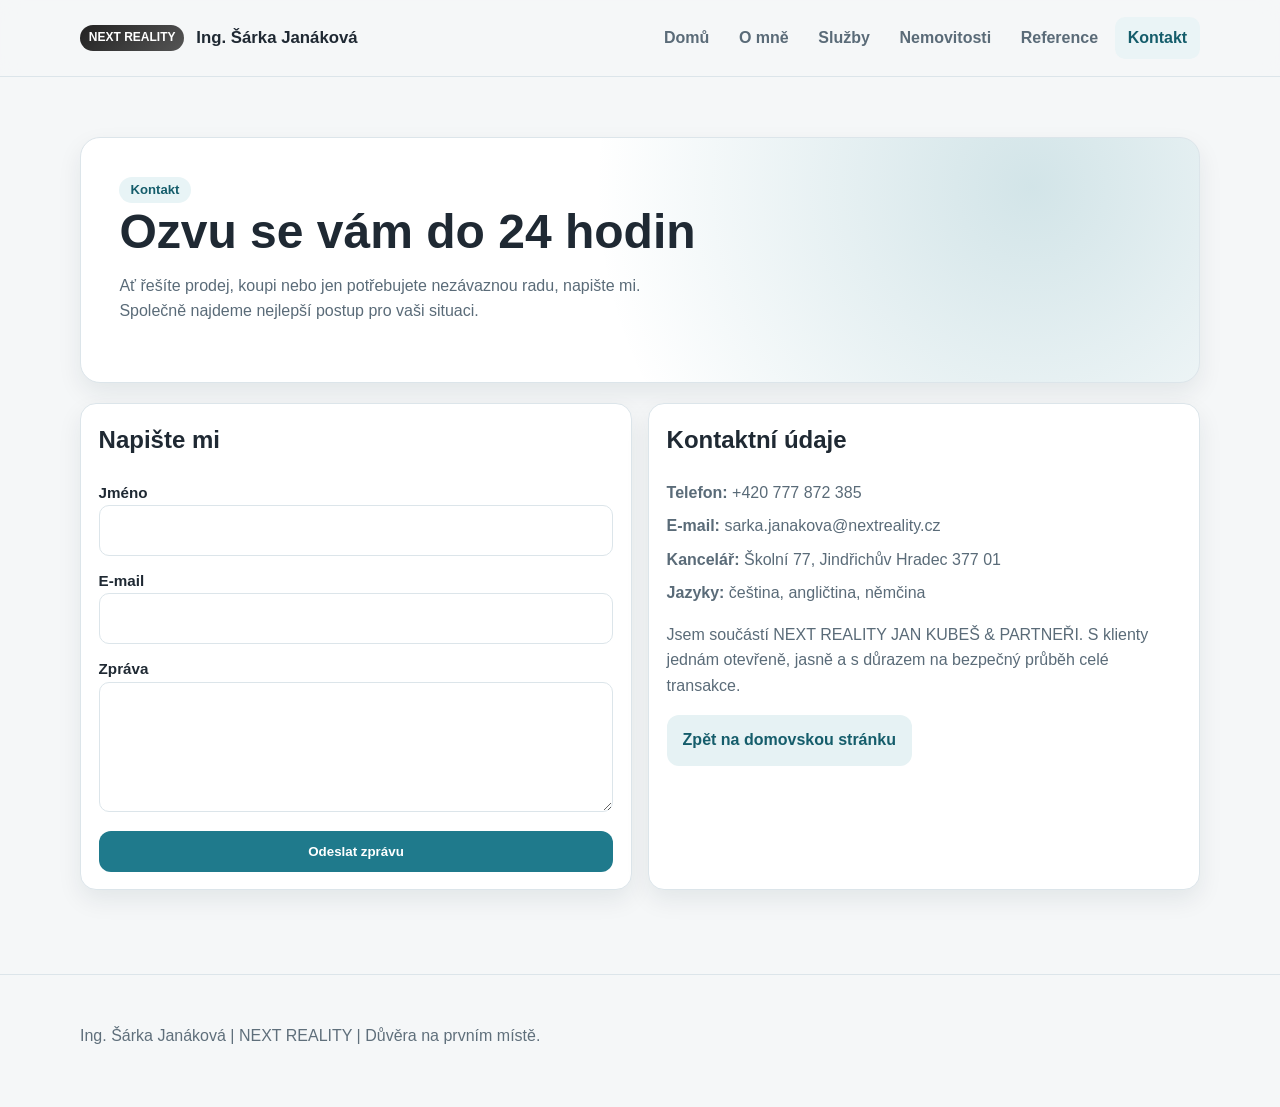
==== kontakt.html @ 8c1ea2ac "první hnusný základ - první prompt" ====
<!DOCTYPE html>
<html lang="cs">
  <head>
    <meta charset="UTF-8" />
    <meta name="viewport" content="width=device-width, initial-scale=1.0" />
    <title>Kontakt | Ing. Šárka Janáková</title>
    <meta name="description" content="Kontakt na realitní makléřku Ing. Šárku Janákovou." />
    <link rel="stylesheet" href="assets/styles.css" />
  </head>
  <body>
    <header class="topbar">
      <div class="container topbar-inner">
        <a class="brand" href="index.html" aria-label="Domů">
          <span class="brand-badge">NEXT REALITY</span>
          <span class="brand-name">Ing. Šárka Janáková</span>
        </a>
        <button class="nav-toggle" aria-label="Otevřít menu"><span></span></button>
        <ul class="nav-links">
          <li><a href="index.html">Domů</a></li>
          <li><a href="o-mne.html">O mně</a></li>
          <li><a href="sluzby.html">Služby</a></li>
          <li><a href="nemovitosti.html">Nemovitosti</a></li>
          <li><a href="reference.html">Reference</a></li>
          <li><a class="active" href="kontakt.html">Kontakt</a></li>
        </ul>
      </div>
    </header>

    <main>
      <div class="container">
        <section class="section hero">
          <span class="pill">Kontakt</span>
          <h1>Ozvu se vám do 24 hodin</h1>
          <p>
            Ať řešíte prodej, koupi nebo jen potřebujete nezávaznou radu, napište mi.
            Společně najdeme nejlepší postup pro vaši situaci.
          </p>
        </section>

        <section class="section grid grid-2">
          <article class="card">
            <h2>Napište mi</h2>
            <form data-contact-form>
              <div>
                <label for="name">Jméno</label>
                <input id="name" name="name" type="text" required />
              </div>
              <div>
                <label for="email">E-mail</label>
                <input id="email" name="email" type="email" required />
              </div>
              <div>
                <label for="message">Zpráva</label>
                <textarea id="message" name="message" required></textarea>
              </div>
              <button class="btn btn-primary" type="submit">Odeslat zprávu</button>
            </form>
          </article>

          <article class="card">
            <h2>Kontaktní údaje</h2>
            <ul class="contact-list subtle">
              <li><strong>Telefon:</strong> <a href="tel:+420777872385">+420 777 872 385</a></li>
              <li><strong>E-mail:</strong> <a href="mailto:sarka.janakova@nextreality.cz">sarka.janakova@nextreality.cz</a></li>
              <li><strong>Kancelář:</strong> Školní 77, Jindřichův Hradec 377 01</li>
              <li><strong>Jazyky:</strong> čeština, angličtina, němčina</li>
            </ul>
            <p class="subtle">
              Jsem součástí NEXT REALITY JAN KUBEŠ &amp; PARTNEŘI. S klienty jednám
              otevřeně, jasně a s důrazem na bezpečný průběh celé transakce.
            </p>
            <a class="btn btn-soft" href="index.html">Zpět na domovskou stránku</a>
          </article>
        </section>
      </div>
    </main>

    <footer class="footer">
      <div class="container">
        <p>Ing. Šárka Janáková | NEXT REALITY | Důvěra na prvním místě.</p>
      </div>
    </footer>

    <script src="assets/script.js"></script>
  </body>
</html>
---- assets/styles.css ----
:root {
  --bg: #f5f7f8;
  --surface: #ffffff;
  --surface-soft: #f8fbfb;
  --text: #1f2933;
  --muted: #5a6b78;
  --primary: #1f7a8c;
  --primary-dark: #155d6b;
  --border: #dce5ea;
  --shadow: 0 10px 25px rgba(19, 43, 57, 0.08);
  --radius: 16px;
  --container: 1120px;
}

*,
*::before,
*::after {
  box-sizing: border-box;
}

body {
  margin: 0;
  font-family: "Segoe UI", Roboto, Arial, sans-serif;
  color: var(--text);
  background: var(--bg);
  line-height: 1.6;
}

a {
  color: inherit;
  text-decoration: none;
}

img {
  max-width: 100%;
  display: block;
}

.container {
  width: min(100% - 2rem, var(--container));
  margin: 0 auto;
}

.topbar {
  position: sticky;
  top: 0;
  z-index: 20;
  backdrop-filter: blur(10px);
  background: rgba(245, 247, 248, 0.9);
  border-bottom: 1px solid var(--border);
}

.topbar-inner {
  min-height: 76px;
  display: flex;
  align-items: center;
  justify-content: space-between;
  gap: 1rem;
}

.brand {
  display: flex;
  align-items: center;
  gap: 0.75rem;
  font-weight: 700;
}

.brand-badge {
  padding: 0.2rem 0.55rem;
  border-radius: 999px;
  font-size: 0.75rem;
  font-weight: 700;
  color: var(--surface);
  background: linear-gradient(135deg, #222, #555);
}

.brand-name {
  font-size: 1.05rem;
}

.nav-toggle {
  border: 0;
  background: var(--surface);
  border-radius: 10px;
  width: 40px;
  height: 40px;
  display: grid;
  place-items: center;
}

.nav-toggle span {
  width: 18px;
  height: 2px;
  background: var(--text);
  position: relative;
}

.nav-toggle span::before,
.nav-toggle span::after {
  content: "";
  position: absolute;
  left: 0;
  width: 18px;
  height: 2px;
  background: var(--text);
}

.nav-toggle span::before {
  top: -6px;
}

.nav-toggle span::after {
  top: 6px;
}

.nav-links {
  list-style: none;
  padding: 0;
  margin: 0;
  display: none;
  gap: 0.25rem;
}

.nav-links a {
  display: inline-block;
  padding: 0.5rem 0.8rem;
  border-radius: 10px;
  color: var(--muted);
  font-weight: 600;
}

.nav-links a:hover,
.nav-links a.active {
  color: var(--primary-dark);
  background: #eaf4f6;
}

.nav-open .nav-links {
  display: grid;
  position: absolute;
  left: 1rem;
  right: 1rem;
  top: 76px;
  padding: 0.5rem;
  background: var(--surface);
  border: 1px solid var(--border);
  border-radius: 12px;
  box-shadow: var(--shadow);
}

main {
  padding: 2.5rem 0 4rem;
}

.section {
  margin: 1.25rem 0;
}

.hero {
  background: radial-gradient(circle at 85% 20%, rgba(31, 122, 140, 0.2), transparent 45%), var(--surface);
  border: 1px solid var(--border);
  box-shadow: var(--shadow);
  border-radius: calc(var(--radius) + 4px);
  padding: clamp(1.4rem, 3vw, 3rem);
}

.hero h1 {
  margin: 0 0 0.75rem;
  line-height: 1.2;
  font-size: clamp(1.8rem, 4vw, 3rem);
}

.hero p {
  margin: 0 0 1.2rem;
  color: var(--muted);
  max-width: 62ch;
}

.hero-layout {
  display: grid;
  gap: 1rem;
  align-items: center;
}

.agent-photo {
  width: min(100%, 340px);
  border-radius: 14px;
  border: 1px solid var(--border);
  box-shadow: var(--shadow);
  margin-inline: auto;
}

.cta-row {
  display: flex;
  flex-wrap: wrap;
  gap: 0.75rem;
}

.btn {
  border: 0;
  border-radius: 12px;
  padding: 0.8rem 1rem;
  font-weight: 700;
  cursor: pointer;
  display: inline-block;
  transition: 0.2s ease;
}

.btn-primary {
  color: var(--surface);
  background: var(--primary);
}

.btn-primary:hover {
  background: var(--primary-dark);
}

.btn-soft {
  color: var(--primary-dark);
  background: #e6f2f4;
}

.grid {
  display: grid;
  gap: 1rem;
}

.grid-2 {
  grid-template-columns: 1fr;
}

.grid-3 {
  grid-template-columns: 1fr;
}

.card {
  background: var(--surface);
  border: 1px solid var(--border);
  border-radius: var(--radius);
  box-shadow: var(--shadow);
  padding: 1.1rem;
}

.card h2,
.card h3 {
  margin-top: 0;
}

.subtle {
  color: var(--muted);
}

.pill {
  display: inline-block;
  border-radius: 999px;
  padding: 0.18rem 0.7rem;
  background: #e8f4f6;
  color: var(--primary-dark);
  font-weight: 700;
  font-size: 0.82rem;
}

.property-photo {
  width: 100%;
  height: 200px;
  object-fit: cover;
  border-radius: 12px;
  margin-bottom: 0.75rem;
}

.property-meta {
  display: flex;
  justify-content: space-between;
  gap: 0.8rem;
  margin: 0.55rem 0;
  color: var(--muted);
  font-size: 0.95rem;
}

.contact-list {
  list-style: none;
  padding: 0;
  margin: 0;
}

.contact-list li {
  margin: 0.5rem 0;
}

form {
  display: grid;
  gap: 0.75rem;
}

label {
  font-weight: 600;
  font-size: 0.95rem;
}

input,
textarea {
  width: 100%;
  border: 1px solid var(--border);
  border-radius: 10px;
  padding: 0.72rem 0.8rem;
  font: inherit;
  background: var(--surface);
}

textarea {
  min-height: 130px;
  resize: vertical;
}

.footer {
  padding: 2rem 0 2.6rem;
  color: #5f6f7b;
  border-top: 1px solid var(--border);
}

@media (min-width: 860px) {
  .nav-toggle {
    display: none;
  }

  .nav-links,
  .nav-open .nav-links {
    position: static;
    display: flex;
    border: 0;
    box-shadow: none;
    background: transparent;
    padding: 0;
  }

  .grid-2 {
    grid-template-columns: repeat(2, minmax(0, 1fr));
  }

  .grid-3 {
    grid-template-columns: repeat(3, minmax(0, 1fr));
  }

  .hero-layout {
    grid-template-columns: 1.4fr 1fr;
  }
}
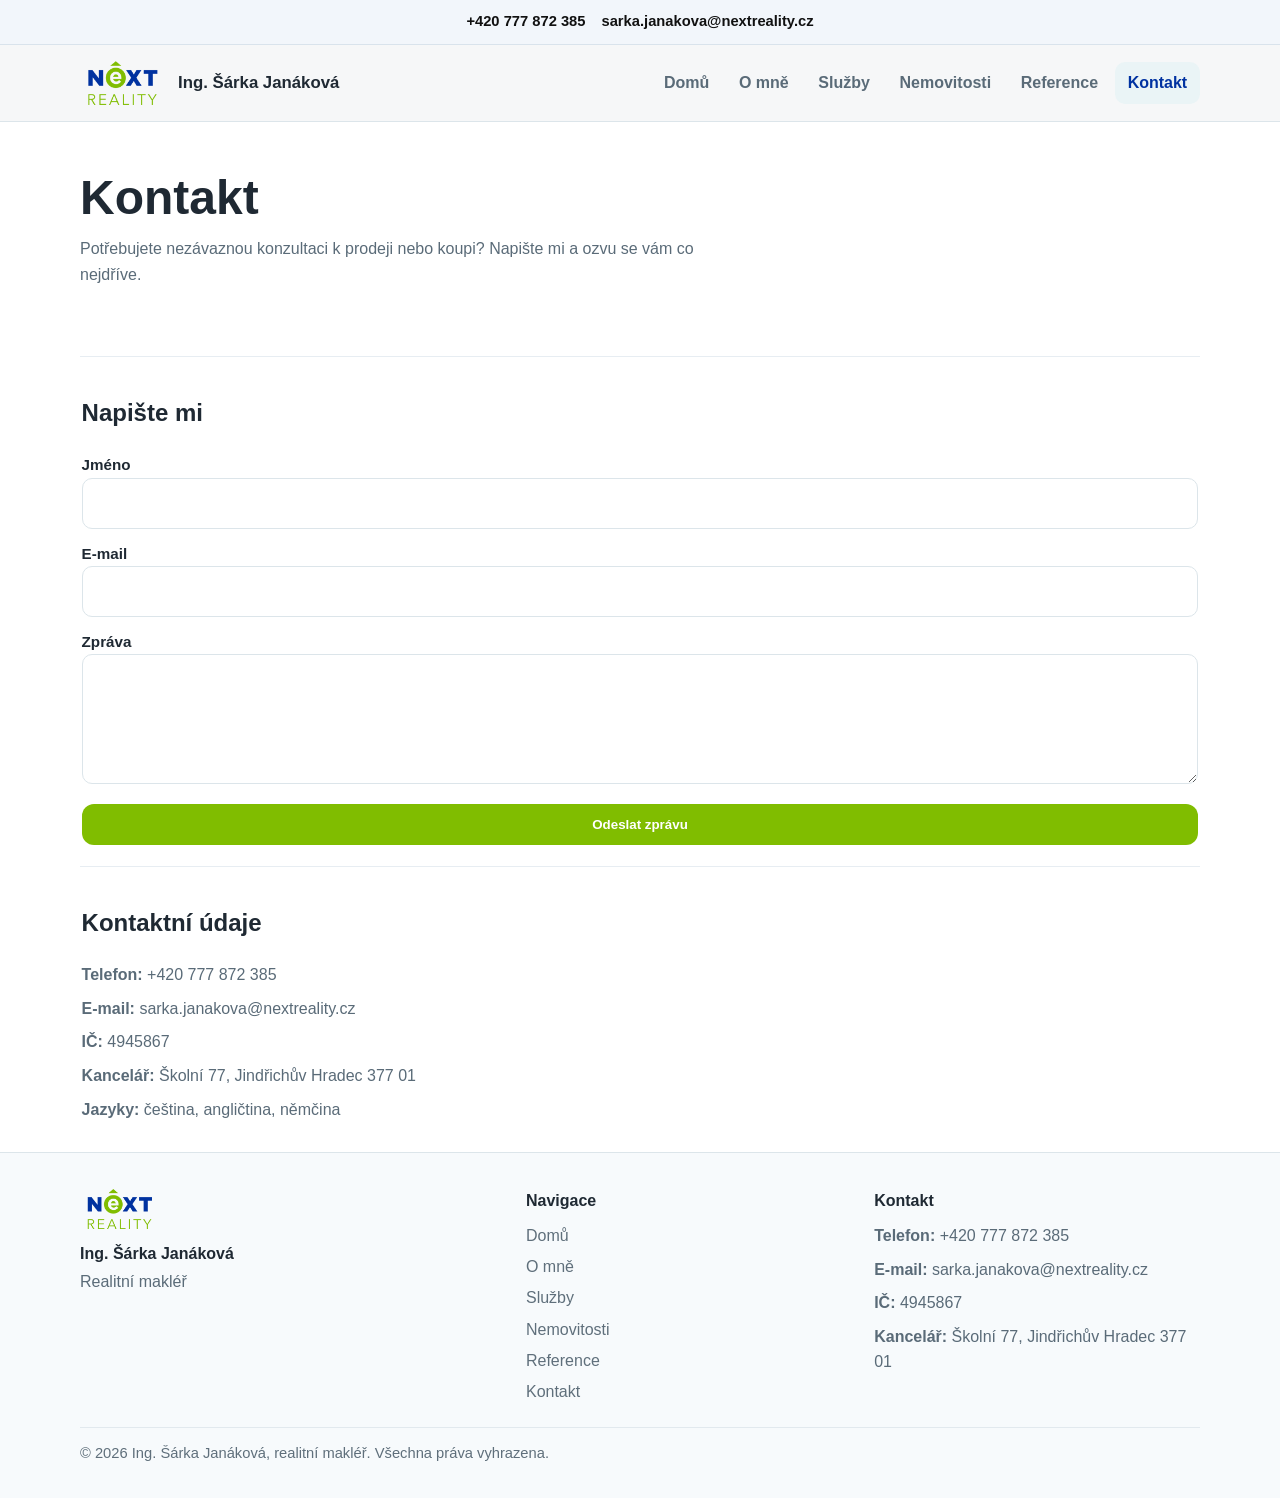
==== commit 2841d9a3: "modernější, lépe poskládané, skoro ready na návrh" ====
--- a/kontakt.html
+++ b/kontakt.html
@@ -8,10 +8,16 @@
     <link rel="stylesheet" href="assets/styles.css" />
   </head>
   <body>
+    <div class="top-contact">
+      <div class="container top-contact-inner">
+        <a href="tel:+420777872385">+420 777 872 385</a>
+        <a href="mailto:sarka.janakova@nextreality.cz">sarka.janakova@nextreality.cz</a>
+      </div>
+    </div>
     <header class="topbar">
       <div class="container topbar-inner">
         <a class="brand" href="index.html" aria-label="Domů">
-          <span class="brand-badge">NEXT REALITY</span>
+          <img class="brand-logo" src="images/next-reality_logo.png" alt="NEXT REALITY logo" />
           <span class="brand-name">Ing. Šárka Janáková</span>
         </a>
         <button class="nav-toggle" aria-label="Otevřít menu"><span></span></button>
@@ -28,56 +34,76 @@
 
     <main>
       <div class="container">
-        <section class="section hero">
-          <span class="pill">Kontakt</span>
-          <h1>Ozvu se vám do 24 hodin</h1>
-          <p>
-            Ať řešíte prodej, koupi nebo jen potřebujete nezávaznou radu, napište mi.
-            Společně najdeme nejlepší postup pro vaši situaci.
+        <section class="section properties-intro">
+          <h1>Kontakt</h1>
+          <p class="subtle">
+            Potřebujete nezávaznou konzultaci k prodeji nebo koupi? Napište mi a ozvu se
+            vám co nejdříve.
           </p>
         </section>
 
-        <section class="section grid grid-2">
-          <article class="card">
-            <h2>Napište mi</h2>
-            <form data-contact-form>
-              <div>
-                <label for="name">Jméno</label>
-                <input id="name" name="name" type="text" required />
-              </div>
-              <div>
-                <label for="email">E-mail</label>
-                <input id="email" name="email" type="email" required />
-              </div>
-              <div>
-                <label for="message">Zpráva</label>
-                <textarea id="message" name="message" required></textarea>
-              </div>
-              <button class="btn btn-primary" type="submit">Odeslat zprávu</button>
-            </form>
-          </article>
+        <section class="section plain-section">
+          <h2>Napište mi</h2>
+          <form data-contact-form>
+            <div>
+              <label for="name">Jméno</label>
+              <input id="name" name="name" type="text" required />
+            </div>
+            <div>
+              <label for="email">E-mail</label>
+              <input id="email" name="email" type="email" required />
+            </div>
+            <div>
+              <label for="message">Zpráva</label>
+              <textarea id="message" name="message" required></textarea>
+            </div>
+            <button class="btn btn-primary" type="submit">Odeslat zprávu</button>
+          </form>
+        </section>
 
-          <article class="card">
-            <h2>Kontaktní údaje</h2>
-            <ul class="contact-list subtle">
-              <li><strong>Telefon:</strong> <a href="tel:+420777872385">+420 777 872 385</a></li>
-              <li><strong>E-mail:</strong> <a href="mailto:sarka.janakova@nextreality.cz">sarka.janakova@nextreality.cz</a></li>
-              <li><strong>Kancelář:</strong> Školní 77, Jindřichův Hradec 377 01</li>
-              <li><strong>Jazyky:</strong> čeština, angličtina, němčina</li>
-            </ul>
-            <p class="subtle">
-              Jsem součástí NEXT REALITY JAN KUBEŠ &amp; PARTNEŘI. S klienty jednám
-              otevřeně, jasně a s důrazem na bezpečný průběh celé transakce.
-            </p>
-            <a class="btn btn-soft" href="index.html">Zpět na domovskou stránku</a>
-          </article>
+        <section class="section plain-section">
+          <h2>Kontaktní údaje</h2>
+          <ul class="contact-list subtle">
+            <li><strong>Telefon:</strong> <a href="tel:+420777872385">+420 777 872 385</a></li>
+            <li><strong>E-mail:</strong> <a href="mailto:sarka.janakova@nextreality.cz">sarka.janakova@nextreality.cz</a></li>
+            <li><strong>IČ:</strong> 4945867</li>
+            <li><strong>Kancelář:</strong> Školní 77, Jindřichův Hradec 377 01</li>
+            <li><strong>Jazyky:</strong> čeština, angličtina, němčina</li>
+          </ul>
         </section>
       </div>
     </main>
 
     <footer class="footer">
       <div class="container">
-        <p>Ing. Šárka Janáková | NEXT REALITY | Důvěra na prvním místě.</p>
+        <div class="footer-grid">
+          <section>
+            <img class="footer-logo" src="images/next-reality_logo.png" alt="NEXT REALITY logo" />
+            <p class="footer-name">Ing. Šárka Janáková</p>
+            <p class="footer-role subtle">Realitní makléř</p>
+          </section>
+          <section>
+            <h3>Navigace</h3>
+            <ul class="footer-nav">
+              <li><a href="index.html">Domů</a></li>
+              <li><a href="o-mne.html">O mně</a></li>
+              <li><a href="sluzby.html">Služby</a></li>
+              <li><a href="nemovitosti.html">Nemovitosti</a></li>
+              <li><a href="reference.html">Reference</a></li>
+              <li><a href="kontakt.html">Kontakt</a></li>
+            </ul>
+          </section>
+          <section>
+            <h3>Kontakt</h3>
+            <ul class="contact-list subtle">
+              <li><strong>Telefon:</strong> <a href="tel:+420777872385">+420 777 872 385</a></li>
+              <li><strong>E-mail:</strong> <a href="mailto:sarka.janakova@nextreality.cz">sarka.janakova@nextreality.cz</a></li>
+              <li><strong>IČ:</strong> 4945867</li>
+              <li><strong>Kancelář:</strong> Školní 77, Jindřichův Hradec 377 01</li>
+            </ul>
+          </section>
+        </div>
+        <p class="footer-copy">© 2026 Ing. Šárka Janáková, realitní makléř. Všechna práva vyhrazena.</p>
       </div>
     </footer>
 
--- a/assets/styles.css
+++ b/assets/styles.css
@@ -4,10 +4,10 @@
   --surface-soft: #f8fbfb;
   --text: #1f2933;
   --muted: #5a6b78;
-  --primary: #1f7a8c;
-  --primary-dark: #155d6b;
+  --primary: #80bd00;
+  --primary-dark: #0032a1;
   --border: #dce5ea;
-  --shadow: 0 10px 25px rgba(19, 43, 57, 0.08);
+  --shadow: 0 6px 16px rgba(19, 43, 57, 0.05);
   --radius: 16px;
   --container: 1120px;
 }
@@ -22,7 +22,7 @@
   margin: 0;
   font-family: "Segoe UI", Roboto, Arial, sans-serif;
   color: var(--text);
-  background: var(--bg);
+  background: #ffffff;
   line-height: 1.6;
 }
 
@@ -39,6 +39,41 @@
 .container {
   width: min(100% - 2rem, var(--container));
   margin: 0 auto;
+}
+
+.top-contact {
+  background: #f2f6fb;
+  border-bottom: 1px solid #d9e3ec;
+  transition: max-height 0.22s ease, opacity 0.2s ease, padding 0.22s ease;
+  overflow: hidden;
+  max-height: 52px;
+  opacity: 1;
+}
+
+.top-contact-inner {
+  min-height: 44px;
+  display: flex;
+  align-items: center;
+  justify-content: center;
+  gap: 1rem;
+  flex-wrap: wrap;
+  font-size: 0.92rem;
+}
+
+.top-contact a {
+  color: #111111;
+  font-weight: 600;
+  transition: color 0.18s ease;
+}
+
+.top-contact a:hover {
+  color: var(--primary);
+}
+
+body.scrolled .top-contact {
+  max-height: 0;
+  opacity: 0;
+  border-bottom: 0;
 }
 
 .topbar {
@@ -72,6 +107,11 @@
   font-weight: 700;
   color: var(--surface);
   background: linear-gradient(135deg, #222, #555);
+}
+
+.brand-logo {
+  width: 86px;
+  height: auto;
 }
 
 .brand-name {
@@ -149,19 +189,63 @@
 }
 
 main {
-  padding: 2.5rem 0 4rem;
+  padding: 0;
 }
 
 .section {
   margin: 1.25rem 0;
 }
 
+main .section:first-child {
+  margin-top: 0;
+}
+
 .hero {
-  background: radial-gradient(circle at 85% 20%, rgba(31, 122, 140, 0.2), transparent 45%), var(--surface);
-  border: 1px solid var(--border);
-  box-shadow: var(--shadow);
-  border-radius: calc(var(--radius) + 4px);
-  padding: clamp(1.4rem, 3vw, 3rem);
+  background: radial-gradient(circle at 85% 20%, rgba(31, 122, 140, 0.14), transparent 45%), var(--surface);
+  border: 1px solid #edf2f5;
+  box-shadow: none;
+  border-radius: 14px;
+  padding: clamp(1.2rem, 3vw, 2.4rem);
+}
+
+.hero-video-shell {
+  position: relative;
+  overflow: hidden;
+  padding: 0;
+  min-height: 560px;
+  width: 100vw;
+  margin-left: calc(50% - 50vw);
+  margin-right: calc(50% - 50vw);
+  margin-top: 0;
+  border-radius: 0;
+  border-left: 0;
+  border-right: 0;
+}
+
+.hero-video {
+  width: 100%;
+  min-height: 560px;
+  max-height: 760px;
+  object-fit: cover;
+  display: block;
+  pointer-events: none;
+}
+
+.hero-overlay {
+  position: absolute;
+  inset: 0;
+  background: linear-gradient(to right, rgba(0, 16, 55, 0.68), rgba(0, 16, 55, 0.28));
+  color: #ffffff;
+  padding: clamp(1.2rem, 3vw, 2.2rem);
+  display: flex;
+  flex-direction: column;
+  justify-content: center;
+  pointer-events: none;
+}
+
+.hero-overlay .cta-row,
+.hero-overlay .btn {
+  pointer-events: auto;
 }
 
 .hero h1 {
@@ -174,6 +258,10 @@
   margin: 0 0 1.2rem;
   color: var(--muted);
   max-width: 62ch;
+}
+
+.hero-overlay p {
+  color: #eaf0ff;
 }
 
 .hero-layout {
@@ -188,6 +276,33 @@
   border: 1px solid var(--border);
   box-shadow: var(--shadow);
   margin-inline: auto;
+}
+
+.about-photo-full {
+  width: 100%;
+  height: auto;
+  margin: 0.25rem 0 1rem;
+  border: 0;
+  border-radius: 0;
+  box-shadow: none;
+}
+
+.about-split {
+  display: grid;
+  gap: 1.2rem;
+  align-items: start;
+}
+
+.about-split .about-photo-full {
+  margin: 0;
+}
+
+.about-name {
+  margin: 0 0 0.8rem;
+  font-size: 40px !important;
+  font-weight: 900;
+  line-height: 1.05;
+  color: var(--text);
 }
 
 .cta-row {
@@ -246,6 +361,117 @@
   margin-top: 0;
 }
 
+.testimonial-grid {
+  display: grid;
+  gap: 1rem;
+  margin-top: 1rem;
+}
+
+.testimonial-card {
+  background: #ffffff;
+  border: 1px solid #dbe4ea;
+  border-radius: 14px;
+  padding: 1.1rem 1rem;
+  box-shadow: 0 8px 20px rgba(16, 43, 71, 0.06);
+}
+
+.testimonial-card p {
+  margin: 0;
+}
+
+.testimonial-card .quote {
+  font-size: 1.03rem;
+  color: #253744;
+  margin-bottom: 0.75rem;
+}
+
+.testimonial-card .author {
+  font-weight: 700;
+  color: var(--primary-dark);
+}
+
+.plain-section {
+  background: transparent;
+  border: 0;
+  border-top: 1px solid #e7edf2;
+  border-radius: 0;
+  padding: 1.05rem 0.1rem 0.1rem;
+}
+
+.plain-section + .plain-section {
+  margin-top: 0.35rem;
+}
+
+.home-section {
+  border: 0;
+  border-top: 0;
+  border-radius: 0;
+  padding: clamp(1.6rem, 3.8vw, 3rem) clamp(0.9rem, 2vw, 1.4rem);
+  margin: 0;
+  position: relative;
+  z-index: 0;
+}
+
+.home-section h2 {
+  font-size: clamp(1.45rem, 2.4vw, 2rem);
+  margin-bottom: 0.7rem;
+}
+
+.home-section p,
+.home-section li {
+  font-size: 1.03rem;
+}
+
+.home-section-light {
+  --section-bg: #ffffff;
+}
+
+.home-section-soft {
+  --section-bg: #f4f7fa;
+}
+
+.home-section::before {
+  content: "";
+  position: absolute;
+  top: 0;
+  bottom: 0;
+  left: 50%;
+  width: 100vw;
+  transform: translateX(-50%);
+  background: var(--section-bg, transparent);
+  z-index: -1;
+}
+
+.section-links {
+  display: grid;
+  gap: 0.8rem;
+}
+
+.section-link {
+  display: flex;
+  flex-wrap: wrap;
+  align-items: center;
+  justify-content: space-between;
+  gap: 0.8rem;
+  border: 0;
+  border-bottom: 1px solid #e7edf2;
+  background: transparent;
+  border-radius: 0;
+  padding: 0.7rem 0.15rem 0.95rem;
+}
+
+.section-link p {
+  margin: 0;
+  color: var(--muted);
+}
+
+.section-link .btn {
+  padding: 0.4rem 0;
+  background: transparent;
+  color: var(--primary-dark);
+  border-radius: 0;
+}
+
 .subtle {
   color: var(--muted);
 }
@@ -254,18 +480,46 @@
   display: inline-block;
   border-radius: 999px;
   padding: 0.18rem 0.7rem;
-  background: #e8f4f6;
-  color: var(--primary-dark);
+  background: #eef6d9;
+  color: #315b00;
   font-weight: 700;
   font-size: 0.82rem;
+}
+
+.hero-overlay .pill {
+  align-self: flex-start;
+}
+
+.properties-intro {
+  margin: 0.4rem 0 1.3rem;
+  padding: clamp(1.6rem, 4vw, 3rem) 0;
+}
+
+.properties-intro-head {
+  display: flex;
+  flex-wrap: wrap;
+  align-items: center;
+  gap: 0.8rem 1rem;
+}
+
+.properties-intro h1 {
+  margin: 0;
+  font-size: clamp(1.9rem, 4vw, 3rem);
+  line-height: 1.15;
+}
+
+.properties-intro p {
+  margin: 0.7rem 0 0;
+  max-width: 70ch;
 }
 
 .property-photo {
   width: 100%;
   height: 200px;
   object-fit: cover;
-  border-radius: 12px;
-  margin-bottom: 0.75rem;
+  border-radius: 0;
+  margin-bottom: 0;
+  transition: transform 0.28s ease;
 }
 
 .property-meta {
@@ -275,6 +529,60 @@
   margin: 0.55rem 0;
   color: var(--muted);
   font-size: 0.95rem;
+}
+
+.property-card {
+  padding: 0;
+  overflow: hidden;
+}
+
+.property-card-link {
+  display: block;
+  color: inherit;
+}
+
+.property-photo-wrap {
+  width: 100%;
+  overflow: hidden;
+}
+
+.property-card-body {
+  padding: 0.95rem;
+}
+
+.property-card-body h3 {
+  margin: 0 0 0.35rem;
+  line-height: 1.3;
+}
+
+.property-card-body .property-meta {
+  margin: 0 0 0.55rem;
+}
+
+.property-card-body .subtle {
+  margin: 0 0 0.8rem;
+  line-height: 1.55;
+}
+
+.property-card-body .btn {
+  display: block;
+  width: 100%;
+  margin-top: 0;
+  text-align: center;
+}
+
+.property-card-link:hover h3 {
+  color: var(--primary-dark);
+}
+
+.property-card-link:hover .property-photo {
+  transform: scale(1.08);
+}
+
+.property-card .btn[data-reservation] {
+  display: block;
+  width: calc(100% - 1.9rem);
+  margin: 0 0.95rem 0.95rem;
 }
 
 .contact-list {
@@ -313,9 +621,52 @@
 }
 
 .footer {
-  padding: 2rem 0 2.6rem;
+  padding: 2.2rem 0 2rem;
   color: #5f6f7b;
   border-top: 1px solid var(--border);
+  background: #f7fafc;
+}
+
+.footer-grid {
+  display: grid;
+  gap: 1.4rem;
+}
+
+.footer h3 {
+  margin: 0 0 0.6rem;
+  font-size: 1rem;
+  color: var(--text);
+}
+
+.footer-logo {
+  width: 80px;
+  height: auto;
+  margin-bottom: 0.7rem;
+}
+
+.footer-name {
+  margin: 0;
+  font-weight: 700;
+  color: var(--text);
+}
+
+.footer-role {
+  margin: 0.15rem 0 0.85rem;
+}
+
+.footer-nav {
+  list-style: none;
+  padding: 0;
+  margin: 0;
+  display: grid;
+  gap: 0.35rem;
+}
+
+.footer-copy {
+  margin: 1.4rem 0 0;
+  padding-top: 0.9rem;
+  border-top: 1px solid #e2e9ee;
+  font-size: 0.92rem;
 }
 
 @media (min-width: 860px) {
@@ -337,6 +688,10 @@
     grid-template-columns: repeat(2, minmax(0, 1fr));
   }
 
+  .testimonial-grid {
+    grid-template-columns: repeat(3, minmax(0, 1fr));
+  }
+
   .grid-3 {
     grid-template-columns: repeat(3, minmax(0, 1fr));
   }
@@ -344,4 +699,13 @@
   .hero-layout {
     grid-template-columns: 1.4fr 1fr;
   }
-}
+
+  .about-split {
+    grid-template-columns: minmax(240px, 420px) 1fr;
+    gap: 1.6rem;
+  }
+
+  .footer-grid {
+    grid-template-columns: 1.3fr 1fr 1fr;
+  }
+}
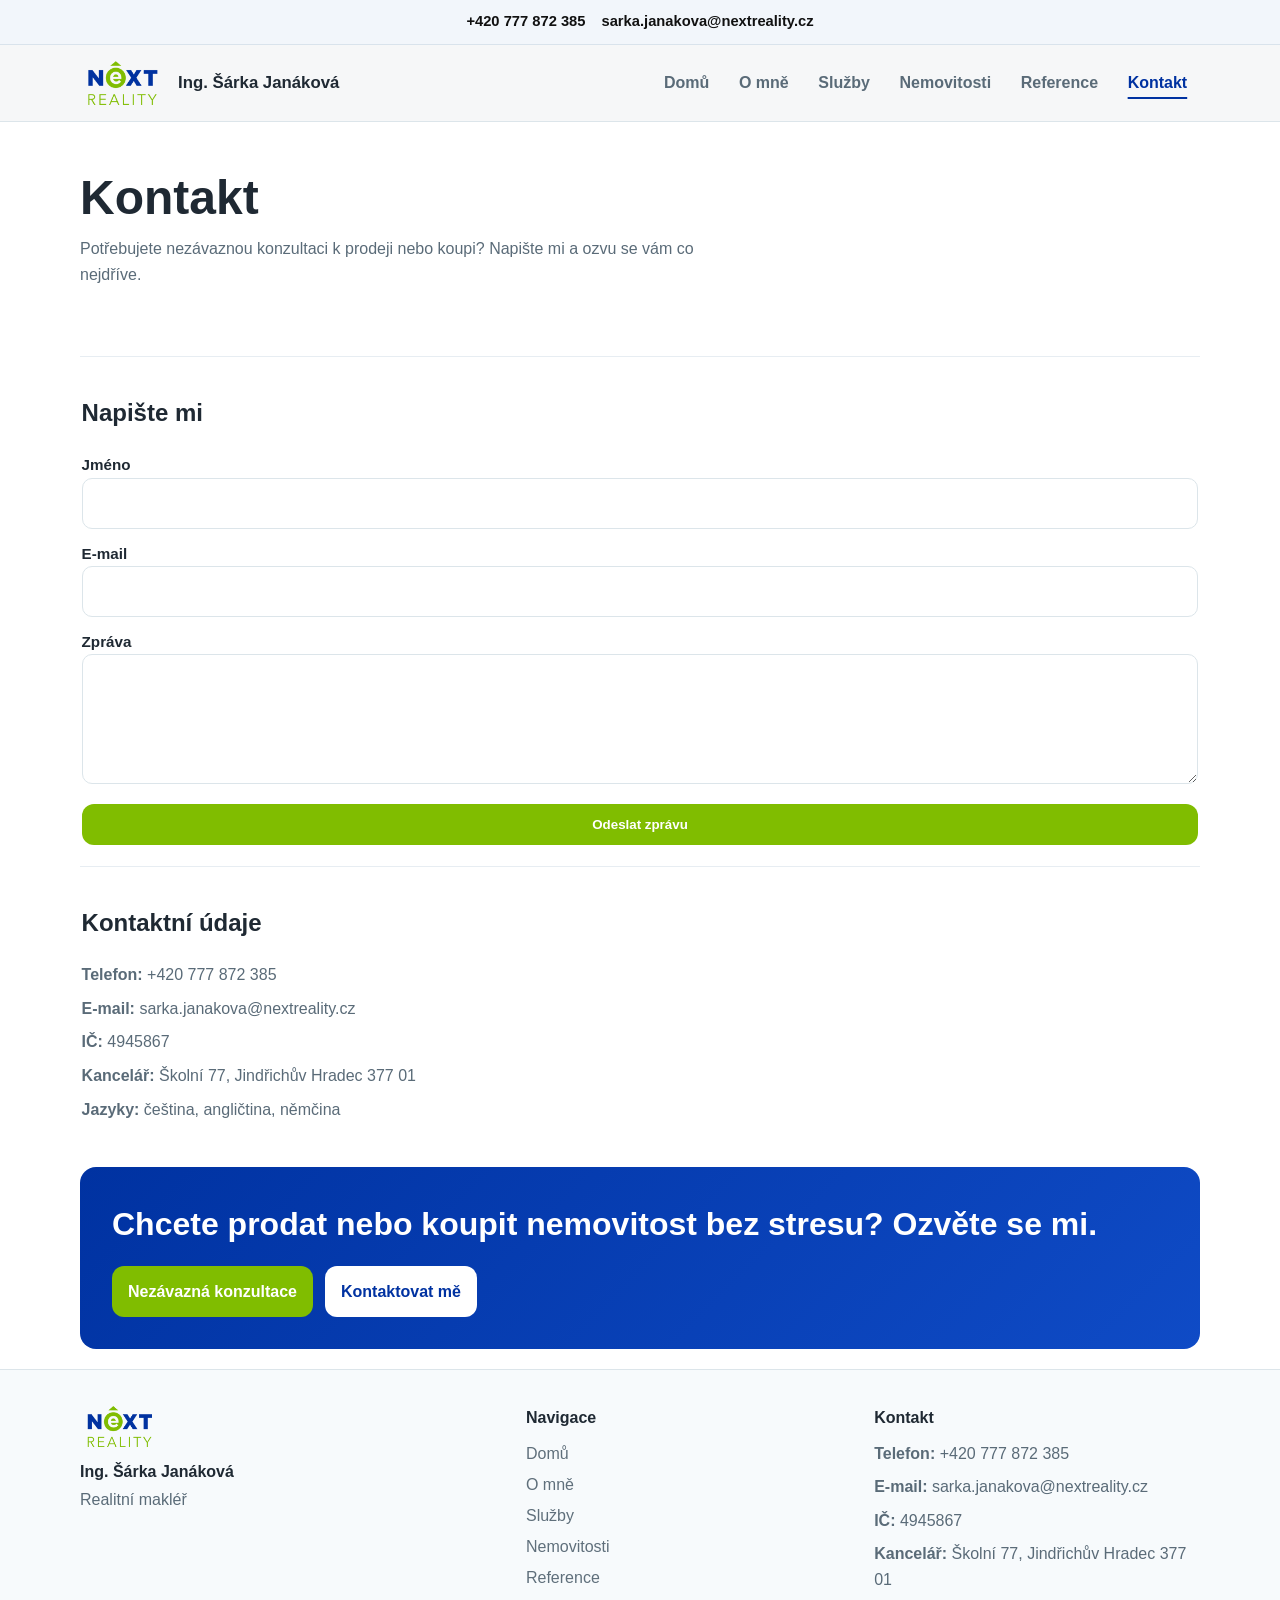
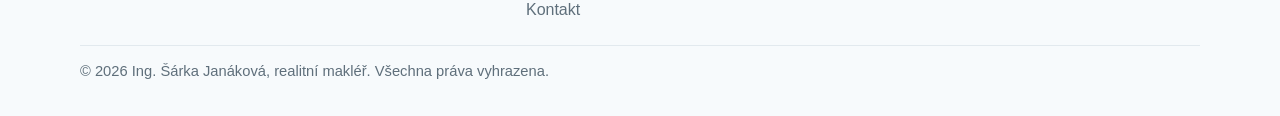
==== commit b4de0a8e: "finální návrh" ====
--- a/kontakt.html
+++ b/kontakt.html
@@ -71,6 +71,14 @@
             <li><strong>Jazyky:</strong> čeština, angličtina, němčina</li>
           </ul>
         </section>
+
+        <section class="section about-cta">
+          <h2>Chcete prodat nebo koupit nemovitost bez stresu? Ozvěte se mi.</h2>
+          <div class="cta-row">
+            <a class="btn btn-primary" href="kontakt.html">Nezávazná konzultace</a>
+            <a class="btn btn-soft" href="kontakt.html">Kontaktovat mě</a>
+          </div>
+        </section>
       </div>
     </main>
 
--- a/assets/styles.css
+++ b/assets/styles.css
@@ -164,15 +164,19 @@
 .nav-links a {
   display: inline-block;
   padding: 0.5rem 0.8rem;
-  border-radius: 10px;
   color: var(--muted);
   font-weight: 600;
+  text-decoration: none;
+  text-underline-offset: 0.56rem;
+  text-decoration-thickness: 2.5px;
 }
 
 .nav-links a:hover,
 .nav-links a.active {
   color: var(--primary-dark);
-  background: #eaf4f6;
+  text-decoration-line: underline;
+  text-decoration-thickness: 2px;
+  text-underline-offset: 0.56rem;
 }
 
 .nav-open .nav-links {
@@ -297,6 +301,13 @@
   margin: 0;
 }
 
+.intro-split .about-photo-full {
+  width: min(100%, 335px);
+  max-height: 500px;
+  object-fit: contain;
+  justify-self: end;
+}
+
 .about-name {
   margin: 0 0 0.8rem;
   font-size: 40px !important;
@@ -335,6 +346,17 @@
   background: #e6f2f4;
 }
 
+.btn-outline-green {
+  color: var(--primary);
+  background: transparent;
+  border: 2px solid var(--primary);
+}
+
+.btn-outline-green:hover {
+  background: var(--primary);
+  color: #ffffff;
+}
+
 .grid {
   display: grid;
   gap: 1rem;
@@ -368,11 +390,16 @@
 }
 
 .testimonial-card {
+  display: flex;
+  flex-direction: column;
+  height: 100%;
+  min-height: 265px;
   background: #ffffff;
   border: 1px solid #dbe4ea;
   border-radius: 14px;
-  padding: 1.1rem 1rem;
+  padding: 1.35rem 1.25rem;
   box-shadow: 0 8px 20px rgba(16, 43, 71, 0.06);
+  transition: transform 0.18s ease, box-shadow 0.18s ease, border-color 0.18s ease;
 }
 
 .testimonial-card p {
@@ -380,14 +407,86 @@
 }
 
 .testimonial-card .quote {
+  flex: 1;
   font-size: 1.03rem;
   color: #253744;
-  margin-bottom: 0.75rem;
+  margin-bottom: 0;
+  padding-bottom: 1.2rem;
+  border-bottom: 1px solid #dde5eb;
 }
 
 .testimonial-card .author {
+  margin-top: 1.05rem;
   font-weight: 700;
   color: var(--primary-dark);
+}
+
+.reviewer-location {
+  display: block;
+  margin-left: 0;
+  margin-top: 0.2rem;
+  font-size: 0.88rem;
+  font-weight: 500;
+  color: #7a8792;
+}
+
+.testimonial-card:hover {
+  transform: translateY(-2px);
+  border-color: #cfdde7;
+  box-shadow: 0 12px 22px rgba(16, 43, 71, 0.1);
+}
+
+.service-card-link {
+  color: inherit;
+  text-decoration: none;
+}
+
+.service-card {
+  min-height: 320px;
+  height: 100%;
+  background: linear-gradient(180deg, #ffffff 0%, var(--bg) 100%);
+  border: 1px solid var(--border);
+  border-radius: 16px;
+  padding: 1.2rem 1.1rem 1.2rem;
+  box-shadow: 0 10px 22px rgba(23, 49, 69, 0.06);
+  transition: transform 0.2s ease, box-shadow 0.2s ease, border-color 0.2s ease;
+}
+
+.service-card-link:hover .service-card {
+  transform: translateY(-3px);
+  border-color: var(--primary-dark);
+  box-shadow: 0 14px 24px rgba(0, 50, 161, 0.10);
+}
+
+.service-icon {
+  display: inline-flex;
+  align-items: center;
+  justify-content: center;
+  margin-bottom: 0.65rem;
+  color: var(--primary-dark);
+}
+
+.service-icon svg {
+  width: 28px;
+  height: 28px;
+}
+
+.service-card h3 {
+  margin: 0 0 0.55rem;
+  color: var(--primary-dark);
+}
+
+.service-card p {
+  margin: 0 0 1.25rem;
+  line-height: 1.65;
+}
+
+.service-more {
+  margin-top: auto;
+  display: inline-block;
+  font-weight: 650;
+  color: var(--muted);
+  padding-bottom: 0.15rem;
 }
 
 .plain-section {
@@ -513,6 +612,213 @@
   max-width: 70ch;
 }
 
+.intro-split {
+  display: grid;
+  gap: 1.2rem;
+  align-items: start;
+}
+
+.properties-intro > h1 + .intro-split {
+  margin-top: 0.95rem;
+}
+
+.intro-split p {
+  max-width: none;
+  margin: 0;
+}
+
+.about-values,
+.about-why {
+  padding-top: 1.8rem;
+}
+
+.about-why-list {
+  list-style: none;
+  padding: 0;
+  margin: 0;
+  display: grid;
+  gap: 0.75rem;
+}
+
+.about-why-item {
+  display: flex;
+  gap: 0.75rem;
+  align-items: flex-start;
+  padding: 0.15rem 0;
+}
+
+.about-why-check {
+  width: 22px;
+  height: 22px;
+  display: grid;
+  place-items: center;
+  color: var(--primary-dark);
+  font-weight: 900;
+  font-size: 1.05rem;
+  flex: 0 0 auto;
+  margin-top: 0.2rem;
+}
+
+.about-why-title {
+  display: inline-block;
+  color: var(--primary-dark);
+  font-size: 1.05rem;
+  font-weight: 850;
+  margin-bottom: 0.25rem;
+}
+
+.about-why-desc {
+  margin: 0;
+  line-height: 1.65;
+}
+
+.about-values + .about-why {
+  margin-top: 1.4rem;
+}
+
+.value-card {
+  /* Zjemněný vzhled (bez výrazných glow efektů) */
+  position: relative;
+  border-color: #d7e3ec;
+  background: var(--surface);
+  border-left: 7px solid rgba(0, 50, 161, 0.18);
+  transition: transform 0.18s ease, box-shadow 0.18s ease, border-color 0.18s ease;
+}
+
+.about-values .value-card:nth-child(1) {
+  --card-accent: var(--primary-dark);
+  --card-accent-glow: rgba(0, 50, 161, 0.18);
+}
+.about-values .value-card:nth-child(2) {
+  --card-accent: #0f4bc6;
+  --card-accent-glow: rgba(15, 75, 198, 0.16);
+}
+.about-values .value-card:nth-child(3) {
+  --card-accent: #0a6b6f;
+  --card-accent-glow: rgba(10, 107, 111, 0.16);
+}
+.about-values .value-card:nth-child(4) {
+  --card-accent: var(--primary-dark);
+  --card-accent-glow: rgba(0, 50, 161, 0.14);
+}
+
+.value-card::before {
+  display: none;
+}
+
+.value-card::after {
+  display: none;
+}
+
+.value-card:hover {
+  transform: translateY(-2px);
+  border-color: #c0d0ea;
+  box-shadow: 0 14px 26px rgba(0, 50, 161, 0.08);
+}
+
+.value-card h3 {
+  color: var(--primary-dark);
+  font-size: 1.06rem;
+  font-weight: 800;
+  letter-spacing: -0.005em;
+  margin-bottom: 0.35rem;
+}
+
+.benefit-list {
+  margin: 0;
+  padding-left: 1.1rem;
+  display: grid;
+  gap: 0.55rem;
+}
+
+.benefit-side {
+  display: grid;
+  gap: 0.75rem;
+  align-content: start;
+}
+
+.about-why-cards .benefit-card {
+  /* Zjemněný vzhled (bez výrazných glow efektů) */
+  position: relative;
+  border-color: #d7e3ec;
+  background: var(--surface);
+  border-left: 7px solid rgba(0, 50, 161, 0.18);
+  transition: transform 0.18s ease, box-shadow 0.18s ease, border-color 0.18s ease;
+}
+
+.about-why-cards .benefit-card:nth-child(1) {
+  --card-accent: var(--primary-dark);
+  --card-accent-glow: rgba(0, 50, 161, 0.18);
+}
+.about-why-cards .benefit-card:nth-child(2) {
+  --card-accent: #0f4bc6;
+  --card-accent-glow: rgba(15, 75, 198, 0.16);
+}
+.about-why-cards .benefit-card:nth-child(3) {
+  --card-accent: #0a6b6f;
+  --card-accent-glow: rgba(10, 107, 111, 0.16);
+}
+.about-why-cards .benefit-card:nth-child(4) {
+  --card-accent: #1b5fdb;
+  --card-accent-glow: rgba(27, 95, 219, 0.15);
+}
+
+.about-why-cards .benefit-card::before {
+  display: none;
+}
+
+.about-why-cards .benefit-card::after {
+  display: none;
+}
+
+.about-why-cards .benefit-card h3 {
+  color: var(--primary-dark);
+  font-size: 1.06rem;
+  font-weight: 800;
+  letter-spacing: -0.005em;
+  margin-bottom: 0.35rem;
+}
+
+.about-why-cards .benefit-card:hover {
+  transform: translateY(-2px);
+  border-color: #c0d0ea;
+  box-shadow: 0 14px 26px rgba(0, 50, 161, 0.08);
+}
+
+.benefit-card-brand {
+  display: flex;
+  flex-direction: column;
+}
+
+.benefit-card-brand .benefit-logo {
+  margin-top: auto;
+  padding-top: 0.75rem;
+}
+
+.benefit-logo {
+  width: 120px;
+  height: auto;
+}
+
+.about-cta {
+  margin-top: 2.2rem;
+  padding: clamp(1.2rem, 3vw, 2rem);
+  border-radius: 16px;
+  background: linear-gradient(135deg, #0032a1, #0f4bc6);
+  color: #ffffff;
+}
+
+.about-cta h2 {
+  margin: 0 0 1rem;
+  color: #ffffff;
+  font-size: clamp(1.4rem, 2.7vw, 2rem);
+}
+
+.about-cta .btn-soft {
+  background: #ffffff;
+  color: var(--primary-dark);
+}
+
 .property-photo {
   width: 100%;
   height: 200px;
@@ -583,6 +889,11 @@
   display: block;
   width: calc(100% - 1.9rem);
   margin: 0 0.95rem 0.95rem;
+}
+
+.centered-action {
+  margin-top: 3rem;
+  text-align: center;
 }
 
 .contact-list {
@@ -705,6 +1016,11 @@
     gap: 1.6rem;
   }
 
+  .intro-split {
+    grid-template-columns: 1fr auto;
+    gap: 1.4rem;
+  }
+
   .footer-grid {
     grid-template-columns: 1.3fr 1fr 1fr;
   }
